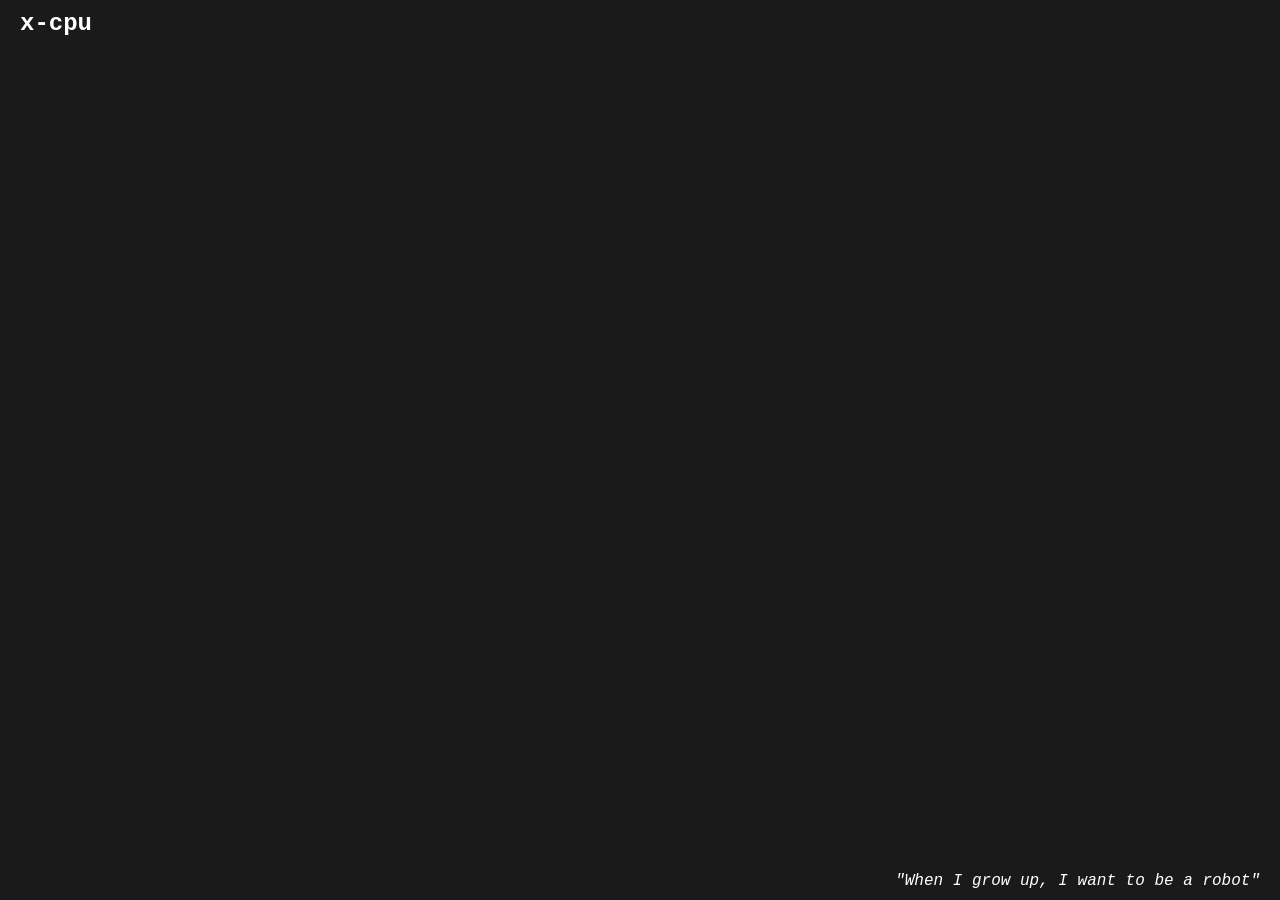
==== index.html @ 51093dc1 "Add files via upload" ====
<!DOCTYPE html>
<html lang="en">
<head>
    <meta charset="UTF-8">
    <meta name="viewport" content="width=device-width, initial-scale=1.0">
    <title>x-cpu</title>
    <style>
        /* Dark Theme & Basic Reset */
        * { margin: 0; padding: 0; box-sizing: border-box; }
        body { font-family: Courier, monospace; background-color: #121212; color: white; display: flex; min-height: 100vh; justify-content: center; align-items: center; position: relative; }

        /* Top Left Site Name */
        .site-name {
            position: fixed;
            top: 10px;
            left: 20px;
            font-size: 1.5em;
            font-weight: bold;
            text-transform: lowercase;
        }

        /* Canvas for Animation */
        #animationCanvas {
            width: 100%;
            height: 100%;
            background-color: #1a1a1a;
        }

        /* Footer Slogan Position */
        .slogan {
            position: fixed;
            bottom: 10px;
            right: 20px;
            font-size: 1em;
            font-style: italic;
            color: white;
        }
    </style>
</head>
<body>

    <!-- Top Left Site Name -->
    <div class="site-name">x-cpu</div>

    <!-- Canvas for the Animation -->
    <canvas id="animationCanvas"></canvas>

    <!-- Footer Slogan -->
    <div class="slogan">
        "When I grow up, I want to be a robot"
    </div>

    <!-- Animation Script -->
    <script>
        const canvas = document.getElementById('animationCanvas');
        const ctx = canvas.getContext('2d');
        let width, height;

        // Snake-like curve properties
        let points = [];
        const maxPoints = 150;
        let angle = 0;
        let speed = 0.1;

        // Initializing mouse position for interactivity
        let mouseX = 0, mouseY = 0;

        // Resize canvas to fit window
        function resizeCanvas() {
            canvas.width = window.innerWidth;
            canvas.height = window.innerHeight;
            width = canvas.width;
            height = canvas.height;
        }

        // Drawing the snake-like animation
        function drawSnake() {
            ctx.clearRect(0, 0, width, height);
            
            // Add new point to the snake path
            points.push({ x: mouseX, y: mouseY });
            if (points.length > maxPoints) {
                points.shift();
            }

            // Draw each point of the snake
            ctx.beginPath();
            for (let i = 0; i < points.length; i++) {
                let point = points[i];
                ctx.lineTo(point.x, point.y);
            }
            ctx.lineWidth = 4;
            ctx.strokeStyle = '#00FF00';
            ctx.stroke();
            ctx.closePath();
        }

        // Update mouse position
        canvas.addEventListener('mousemove', (event) => {
            mouseX = event.clientX;
            mouseY = event.clientY;
        });

        // Click event to reset the snake position
        canvas.addEventListener('click', () => {
            points = [];
            angle = 0;
        });

        // Animation loop
        function animate() {
            resizeCanvas(); // Adjust canvas size on resize
            drawSnake();
            angle += speed;  // Change the angle to add curvature
            requestAnimationFrame(animate);
        }

        window.addEventListener('resize', resizeCanvas);
        animate();  // Start the animation loop
    </script>

</body>
</html>
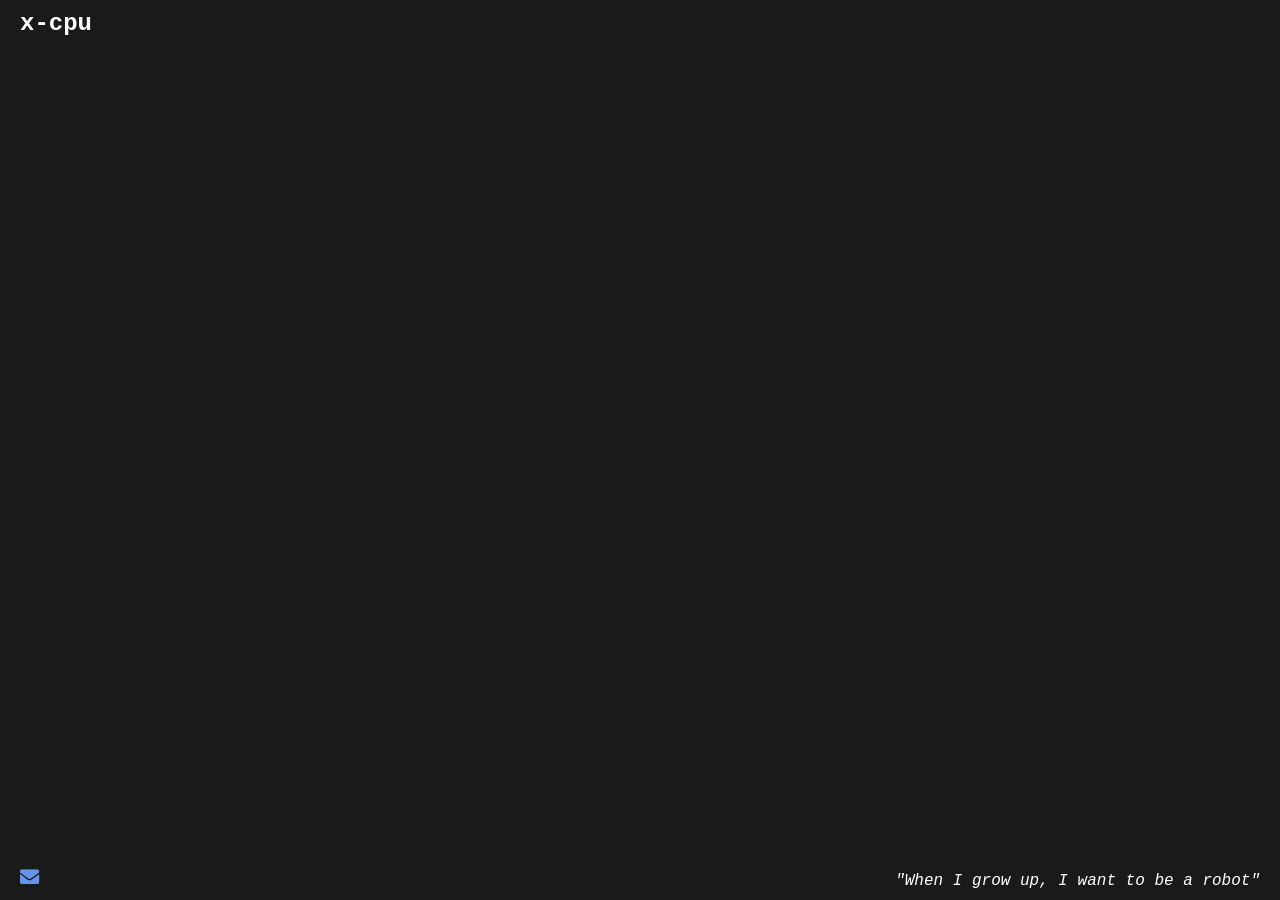
==== commit fb892d29: "Add files via upload" ====
--- a/index.html
+++ b/index.html
@@ -4,6 +4,7 @@
     <meta charset="UTF-8">
     <meta name="viewport" content="width=device-width, initial-scale=1.0">
     <title>x-cpu</title>
+    <link rel="stylesheet" href="https://cdnjs.cloudflare.com/ajax/libs/font-awesome/5.15.4/css/all.min.css">
     <style>
         /* Dark Theme & Basic Reset */
         * { margin: 0; padding: 0; box-sizing: border-box; }
@@ -35,6 +36,16 @@
             font-style: italic;
             color: white;
         }
+
+        /* Info Icon */
+        .info-icon {
+            position: fixed;
+            bottom: 10px;
+            left: 20px;
+            font-size: 1.2em; /* Adjust this value to change the icon size */
+            cursor: pointer;
+            color: cornflowerblue; /* Set the icon color to cornflower blue */
+        }
     </style>
 </head>
 <body>
@@ -48,6 +59,13 @@
     <!-- Footer Slogan -->
     <div class="slogan">
         "When I grow up, I want to be a robot"
+    </div>
+
+    <!-- Info Icon for Email -->
+    <div class="info-icon">
+        <a href="mailto:info@x-cpu.com" style="color: cornflowerblue; text-decoration: none;">
+            <i class="fas fa-envelope"></i>
+        </a>
     </div>
 
     <!-- Animation Script -->
@@ -101,6 +119,14 @@
             mouseY = event.clientY;
         });
 
+        // Support touch devices
+        canvas.addEventListener('touchmove', (event) => {
+            event.preventDefault(); // Prevent scrolling on touch devices
+            const touch = event.touches[0];
+            mouseX = touch.clientX;
+            mouseY = touch.clientY;
+        });
+
         // Click event to reset the snake position
         canvas.addEventListener('click', () => {
             points = [];
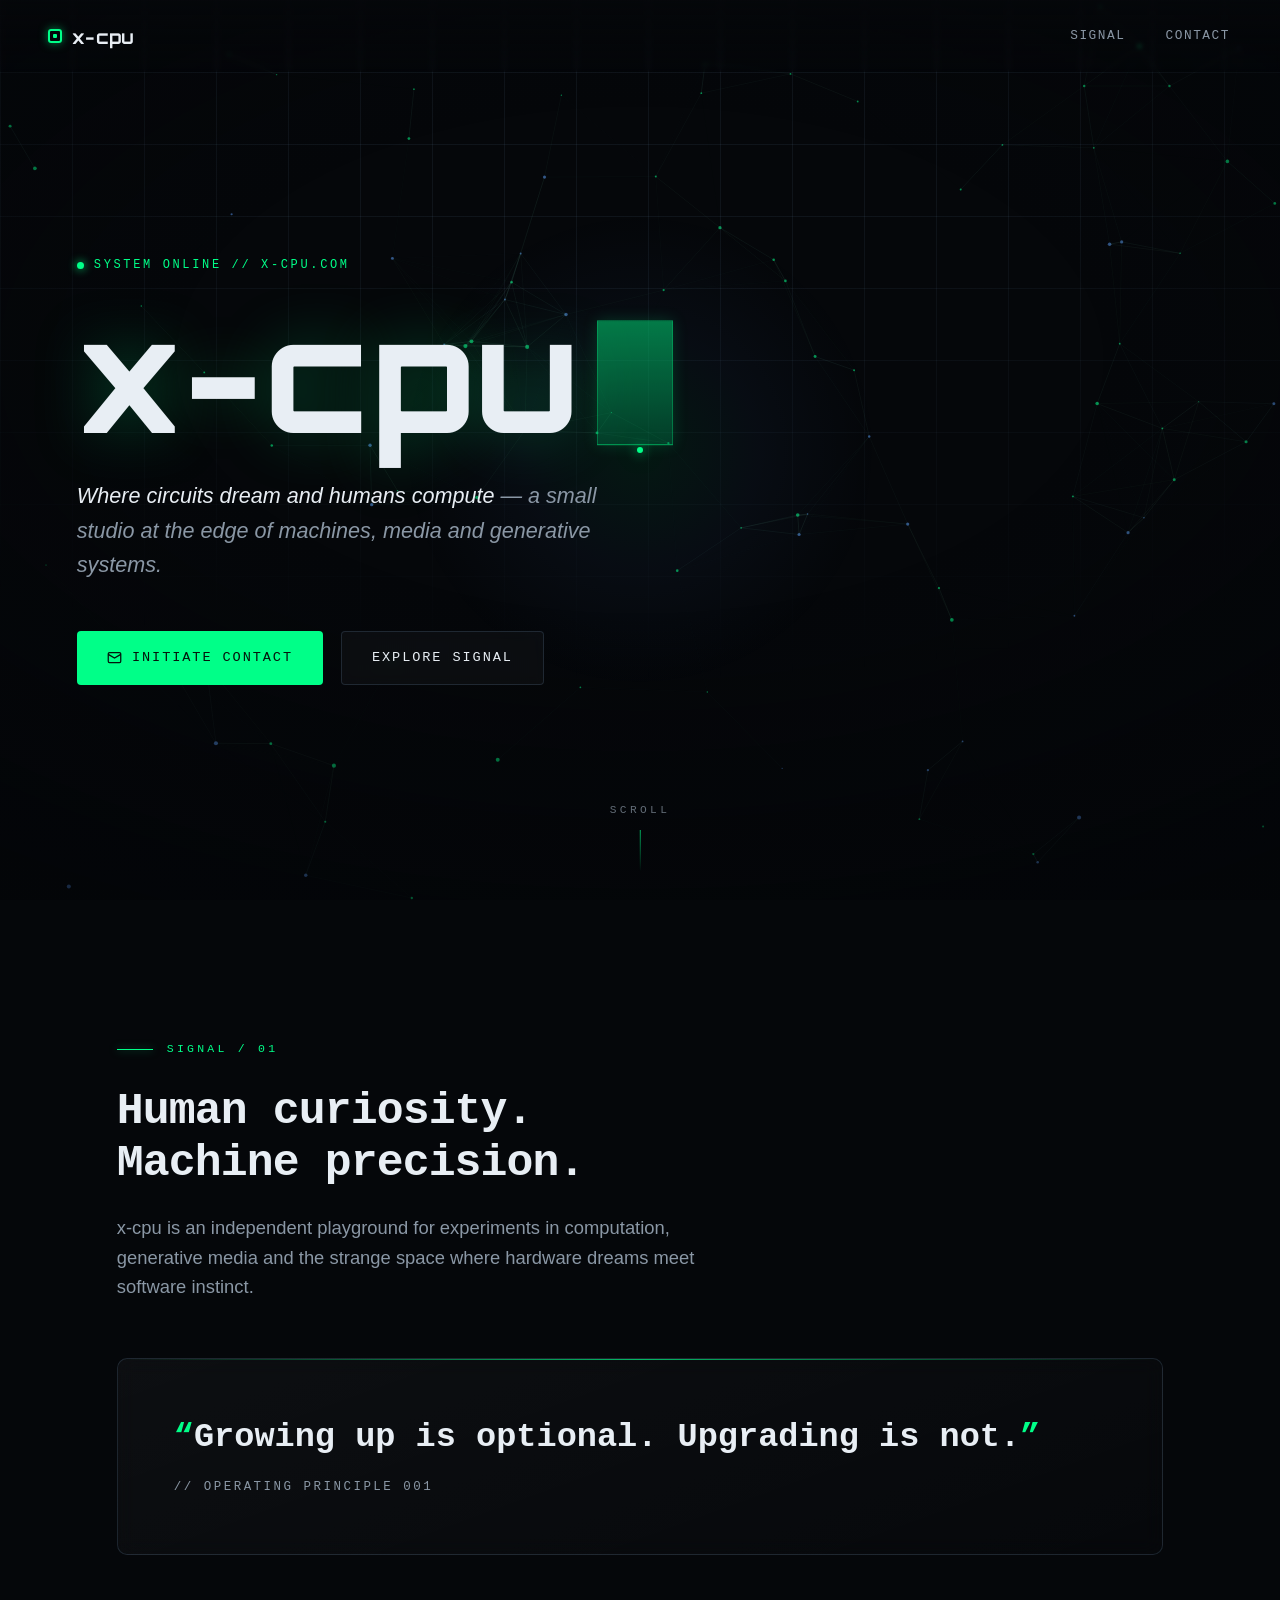
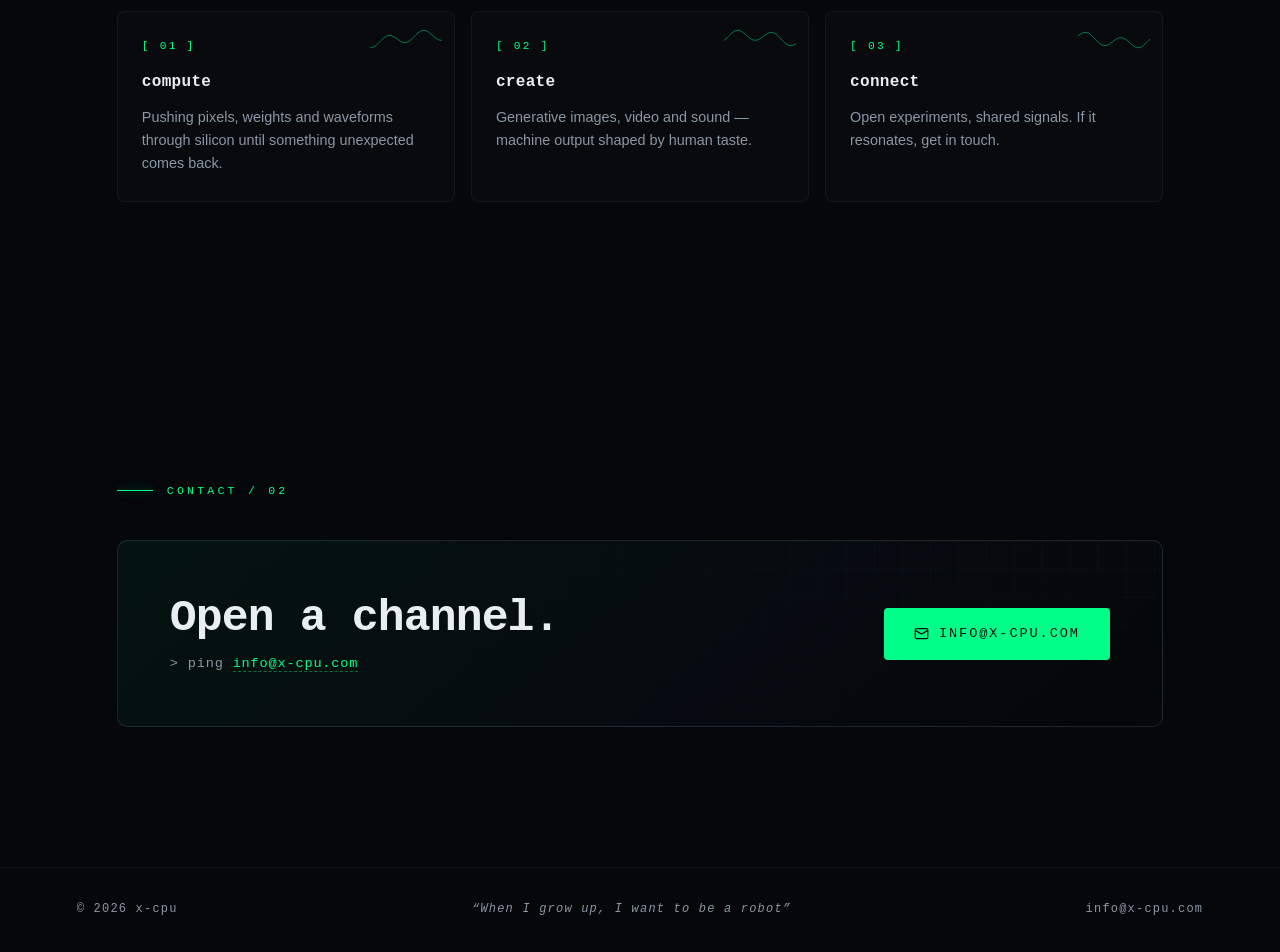
==== commit 6346db24: "Redesign homepage with high-tech interactive theme Replace static green-snake canvas with a mouse-re" ====
--- a/index.html
+++ b/index.html
@@ -1,149 +1,958 @@
-<!DOCTYPE html>
-<html lang="en">
-<head>
-    <meta charset="UTF-8">
-    <meta name="viewport" content="width=device-width, initial-scale=1.0">
-    <title>x-cpu</title>
-    <link rel="stylesheet" href="https://cdnjs.cloudflare.com/ajax/libs/font-awesome/5.15.4/css/all.min.css">
-    <style>
-        /* Dark Theme & Basic Reset */
-        * { margin: 0; padding: 0; box-sizing: border-box; }
-        body { font-family: Courier, monospace; background-color: #121212; color: white; display: flex; min-height: 100vh; justify-content: center; align-items: center; position: relative; }
-
-        /* Top Left Site Name */
-        .site-name {
-            position: fixed;
-            top: 10px;
-            left: 20px;
-            font-size: 1.5em;
-            font-weight: bold;
-            text-transform: lowercase;
-        }
-
-        /* Canvas for Animation */
-        #animationCanvas {
-            width: 100%;
-            height: 100%;
-            background-color: #1a1a1a;
-        }
-
-        /* Footer Slogan Position */
-        .slogan {
-            position: fixed;
-            bottom: 10px;
-            right: 20px;
-            font-size: 1em;
-            font-style: italic;
-            color: white;
-        }
-
-        /* Info Icon */
-        .info-icon {
-            position: fixed;
-            bottom: 10px;
-            left: 20px;
-            font-size: 1.2em; /* Adjust this value to change the icon size */
-            cursor: pointer;
-            color: cornflowerblue; /* Set the icon color to cornflower blue */
-        }
-    </style>
-</head>
-<body>
-
-    <!-- Top Left Site Name -->
-    <div class="site-name">x-cpu</div>
-
-    <!-- Canvas for the Animation -->
-    <canvas id="animationCanvas"></canvas>
-
-    <!-- Footer Slogan -->
-    <div class="slogan">
-        "When I grow up, I want to be a robot"
-    </div>
-
-    <!-- Info Icon for Email -->
-    <div class="info-icon">
-        <a href="mailto:info@x-cpu.com" style="color: cornflowerblue; text-decoration: none;">
-            <i class="fas fa-envelope"></i>
-        </a>
-    </div>
-
-    <!-- Animation Script -->
-    <script>
-        const canvas = document.getElementById('animationCanvas');
-        const ctx = canvas.getContext('2d');
-        let width, height;
-
-        // Snake-like curve properties
-        let points = [];
-        const maxPoints = 150;
-        let angle = 0;
-        let speed = 0.1;
-
-        // Initializing mouse position for interactivity
-        let mouseX = 0, mouseY = 0;
-
-        // Resize canvas to fit window
-        function resizeCanvas() {
-            canvas.width = window.innerWidth;
-            canvas.height = window.innerHeight;
-            width = canvas.width;
-            height = canvas.height;
-        }
-
-        // Drawing the snake-like animation
-        function drawSnake() {
-            ctx.clearRect(0, 0, width, height);
-            
-            // Add new point to the snake path
-            points.push({ x: mouseX, y: mouseY });
-            if (points.length > maxPoints) {
-                points.shift();
-            }
-
-            // Draw each point of the snake
-            ctx.beginPath();
-            for (let i = 0; i < points.length; i++) {
-                let point = points[i];
-                ctx.lineTo(point.x, point.y);
-            }
-            ctx.lineWidth = 4;
-            ctx.strokeStyle = '#00FF00';
-            ctx.stroke();
-            ctx.closePath();
-        }
-
-        // Update mouse position
-        canvas.addEventListener('mousemove', (event) => {
-            mouseX = event.clientX;
-            mouseY = event.clientY;
-        });
-
-        // Support touch devices
-        canvas.addEventListener('touchmove', (event) => {
-            event.preventDefault(); // Prevent scrolling on touch devices
-            const touch = event.touches[0];
-            mouseX = touch.clientX;
-            mouseY = touch.clientY;
-        });
-
-        // Click event to reset the snake position
-        canvas.addEventListener('click', () => {
-            points = [];
-            angle = 0;
-        });
-
-        // Animation loop
-        function animate() {
-            resizeCanvas(); // Adjust canvas size on resize
-            drawSnake();
-            angle += speed;  // Change the angle to add curvature
-            requestAnimationFrame(animate);
-        }
-
-        window.addEventListener('resize', resizeCanvas);
-        animate();  // Start the animation loop
-    </script>
-
-</body>
-</html>
+<!DOCTYPE html>
+<html lang="en">
+<head>
+<meta charset="UTF-8">
+<meta name="viewport" content="width=device-width, initial-scale=1.0">
+<title>x-cpu</title>
+<meta name="description" content="x-cpu — when I grow up, I want to be a robot. An independent deep-tech playground exploring machines, media and generative systems.">
+<meta property="og:title" content="x-cpu">
+<meta property="og:description" content="When I grow up, I want to be a robot.">
+<meta property="og:type" content="website">
+<meta property="og:url" content="https://www.x-cpu.com">
+<meta name="theme-color" content="#05070a">
+<link rel="icon" href="data:image/svg+xml,%3Csvg xmlns='http://www.w3.org/2000/svg' viewBox='0 0 32 32'%3E%3Crect width='32' height='32' rx='6' fill='%2305070a'/%3E%3Crect x='9' y='9' width='14' height='14' rx='2' fill='none' stroke='%2300ff88' stroke-width='2'/%3E%3Ccircle cx='16' cy='16' r='3' fill='%2300ff88'/%3E%3C/svg%3E">
+<link rel="preconnect" href="https://fonts.googleapis.com">
+<link rel="preconnect" href="https://fonts.gstatic.com" crossorigin>
+<link href="https://fonts.googleapis.com/css2?family=Orbitron:wght@500;700;800&display=swap" rel="stylesheet">
+<style>
+  :root {
+    --bg: #05070a;
+    --bg-raise: #0a0e14;
+    --line: rgba(140, 180, 220, 0.08);
+    --line-strong: rgba(140, 180, 220, 0.16);
+    --text: #e8eef4;
+    --text-dim: #8a97a5;
+    --accent: #00ff88;
+    --accent-soft: rgba(0, 255, 136, 0.12);
+    --accent-2: #5b9dff;
+    --mono: "SF Mono", "Cascadia Code", "JetBrains Mono", Menlo, Consolas, "Courier New", monospace;
+    --display: "Orbitron", "Oxanium", var(--mono);
+    --sans: "Inter", -apple-system, BlinkMacSystemFont, "Segoe UI", Roboto, Helvetica, Arial, sans-serif;
+  }
+
+  * { margin: 0; padding: 0; box-sizing: border-box; }
+
+  html { scroll-behavior: smooth; }
+
+  body {
+    font-family: var(--sans);
+    background: var(--bg);
+    color: var(--text);
+    overflow-x: hidden;
+    -webkit-font-smoothing: antialiased;
+    line-height: 1.6;
+  }
+
+  ::selection { background: var(--accent); color: #04130b; }
+
+  /* ---------- background canvas + grid ---------- */
+  #field {
+    position: fixed;
+    inset: 0;
+    width: 100%;
+    height: 100%;
+    z-index: 0;
+    display: block;
+  }
+
+  .grid-overlay {
+    position: fixed;
+    inset: 0;
+    z-index: 1;
+    pointer-events: none;
+    background-image:
+      linear-gradient(var(--line) 1px, transparent 1px),
+      linear-gradient(90deg, var(--line) 1px, transparent 1px);
+    background-size: 72px 72px;
+    mask-image: radial-gradient(ellipse 120% 90% at 50% 0%, black 30%, transparent 85%);
+    -webkit-mask-image: radial-gradient(ellipse 120% 90% at 50% 0%, black 30%, transparent 85%);
+  }
+
+  .vignette {
+    position: fixed;
+    inset: 0;
+    z-index: 1;
+    pointer-events: none;
+    background: radial-gradient(ellipse 90% 70% at 50% 40%, transparent 40%, rgba(2, 4, 7, 0.55) 100%);
+  }
+
+  /* ---------- cursor aura ---------- */
+  #aura {
+    position: fixed;
+    top: 0; left: 0;
+    width: 480px; height: 480px;
+    margin: -240px 0 0 -240px;
+    border-radius: 50%;
+    pointer-events: none;
+    z-index: 2;
+    background: radial-gradient(circle,
+      rgba(0, 255, 136, 0.07) 0%,
+      rgba(91, 157, 255, 0.04) 35%,
+      transparent 70%);
+    will-change: transform;
+  }
+
+  #cursor-dot {
+    position: fixed;
+    top: 0; left: 0;
+    width: 6px; height: 6px;
+    margin: -3px 0 0 -3px;
+    border-radius: 50%;
+    background: var(--accent);
+    box-shadow: 0 0 12px rgba(0, 255, 136, 0.9), 0 0 32px rgba(0, 255, 136, 0.4);
+    pointer-events: none;
+    z-index: 100;
+    will-change: transform;
+  }
+
+  @media (hover: none), (pointer: coarse) {
+    #aura, #cursor-dot { display: none; }
+  }
+
+  /* ---------- structure ---------- */
+  .shell { position: relative; z-index: 3; }
+
+  nav {
+    position: fixed;
+    top: 0; left: 0; right: 0;
+    z-index: 50;
+    display: flex;
+    align-items: center;
+    justify-content: space-between;
+    padding: 20px clamp(20px, 4vw, 48px);
+    background: linear-gradient(rgba(5, 7, 10, 0.85), rgba(5, 7, 10, 0));
+    backdrop-filter: blur(2px);
+    -webkit-backdrop-filter: blur(2px);
+  }
+
+  .brand {
+    font-family: var(--display);
+    font-size: 1.15rem;
+    font-weight: 700;
+    letter-spacing: 0.02em;
+    text-transform: lowercase;
+    color: var(--text);
+    text-decoration: none;
+    display: flex;
+    align-items: center;
+    gap: 10px;
+  }
+
+  .brand .chip {
+    width: 14px; height: 14px;
+    border: 2px solid var(--accent);
+    border-radius: 3px;
+    position: relative;
+    box-shadow: 0 0 10px rgba(0, 255, 136, 0.5);
+  }
+  .brand .chip::after {
+    content: "";
+    position: absolute;
+    inset: 3px;
+    background: var(--accent);
+    border-radius: 1px;
+    animation: chipPulse 2.4s ease-in-out infinite;
+  }
+  @keyframes chipPulse {
+    0%, 100% { opacity: 1; }
+    50% { opacity: 0.25; }
+  }
+
+  .nav-links {
+    display: flex;
+    gap: clamp(16px, 3vw, 36px);
+    font-family: var(--mono);
+    font-size: 0.8rem;
+    letter-spacing: 0.12em;
+    text-transform: uppercase;
+  }
+  .nav-links a {
+    color: var(--text-dim);
+    text-decoration: none;
+    padding: 6px 2px;
+    position: relative;
+    transition: color 0.25s ease;
+  }
+  .nav-links a::after {
+    content: "";
+    position: absolute;
+    left: 0; bottom: 0;
+    width: 100%; height: 1px;
+    background: var(--accent);
+    transform: scaleX(0);
+    transform-origin: right;
+    transition: transform 0.3s cubic-bezier(0.65, 0, 0.35, 1);
+  }
+  .nav-links a:hover { color: var(--text); }
+  .nav-links a:hover::after { transform: scaleX(1); transform-origin: left; }
+
+  /* ---------- hero ---------- */
+  .hero {
+    min-height: 100svh;
+    display: flex;
+    flex-direction: column;
+    justify-content: center;
+    padding: 120px clamp(20px, 6vw, 80px) 80px;
+    position: relative;
+  }
+
+  .status-line {
+    font-family: var(--mono);
+    font-size: 0.75rem;
+    letter-spacing: 0.22em;
+    text-transform: uppercase;
+    color: var(--accent);
+    display: flex;
+    align-items: center;
+    gap: 10px;
+    margin-bottom: 28px;
+  }
+  .status-line .dot {
+    width: 7px; height: 7px;
+    border-radius: 50%;
+    background: var(--accent);
+    box-shadow: 0 0 10px var(--accent);
+    animation: chipPulse 1.8s ease-in-out infinite;
+  }
+
+  h1.glitch {
+    font-family: var(--display);
+    font-weight: 800;
+    font-size: clamp(3.2rem, 12.5vw, 9.5rem);
+    line-height: 0.95;
+    letter-spacing: 0.01em;
+    text-transform: lowercase;
+    position: relative;
+    color: var(--text);
+    text-shadow: 0 0 60px rgba(0, 255, 136, 0.25);
+    user-select: none;
+  }
+  h1.glitch .cursor-block {
+    display: inline-block;
+    width: 0.5em;
+    height: 0.82em;
+    background: linear-gradient(180deg, rgba(0, 214, 116, 0.55), rgba(0, 150, 90, 0.3));
+    border: 1px solid rgba(0, 214, 116, 0.35);
+    margin-left: 0.1em;
+    vertical-align: baseline;
+    transform: translateY(0.08em);
+    animation: cursorFade 1.6s ease-in-out infinite;
+    box-shadow: 0 0 14px rgba(0, 214, 116, 0.2);
+  }
+  @keyframes cursorFade {
+    0%   { opacity: 0.85; box-shadow: 0 0 16px rgba(0, 214, 116, 0.3); }
+    50%  { opacity: 0.08; box-shadow: 0 0 4px rgba(0, 214, 116, 0.05); }
+    100% { opacity: 0.85; box-shadow: 0 0 16px rgba(0, 214, 116, 0.3); }
+  }
+
+  h1.glitch::before,
+  h1.glitch::after {
+    content: attr(data-text);
+    position: absolute;
+    inset: 0;
+    overflow: hidden;
+    pointer-events: none;
+    opacity: 0;
+  }
+  h1.glitch::before { color: var(--accent); z-index: -1; }
+  h1.glitch::after { color: var(--accent-2); z-index: -2; }
+  h1.glitch.glitching::before {
+    opacity: 0.8;
+    animation: glitchShift 0.32s steps(2) both;
+  }
+  h1.glitch.glitching::after {
+    opacity: 0.8;
+    animation: glitchShift2 0.32s steps(2) both;
+  }
+  @keyframes glitchShift {
+    0% { transform: translate(-4px, 2px); clip-path: inset(10% 0 55% 0); }
+    50% { transform: translate(3px, -1px); clip-path: inset(60% 0 8% 0); }
+    100% { transform: translate(0, 0); clip-path: inset(0 0 0 0); opacity: 0; }
+  }
+  @keyframes glitchShift2 {
+    0% { transform: translate(4px, -2px); clip-path: inset(55% 0 12% 0); }
+    50% { transform: translate(-3px, 1px); clip-path: inset(6% 0 68% 0); }
+    100% { transform: translate(0, 0); clip-path: inset(0 0 0 0); opacity: 0; }
+  }
+
+  .hero-tagline {
+    margin-top: 32px;
+    max-width: 560px;
+    font-size: clamp(1.05rem, 2.2vw, 1.35rem);
+    color: var(--text-dim);
+    font-style: italic;
+  }
+  .hero-tagline em {
+    color: var(--text);
+    font-style: italic;
+  }
+
+  .hero-actions {
+    margin-top: 48px;
+    display: flex;
+    gap: 18px;
+    flex-wrap: wrap;
+  }
+
+  .btn {
+    font-family: var(--mono);
+    font-size: 0.85rem;
+    letter-spacing: 0.14em;
+    text-transform: uppercase;
+    text-decoration: none;
+    padding: 15px 30px;
+    border-radius: 4px;
+    position: relative;
+    display: inline-flex;
+    align-items: center;
+    gap: 10px;
+    transition: box-shadow 0.3s ease, background 0.3s ease, color 0.3s ease;
+    will-change: transform;
+  }
+  .btn-primary {
+    color: #04130b;
+    background: var(--accent);
+    box-shadow: 0 0 0 rgba(0, 255, 136, 0);
+  }
+  .btn-primary:hover {
+    box-shadow: 0 0 32px rgba(0, 255, 136, 0.45), 0 0 80px rgba(0, 255, 136, 0.15);
+  }
+  .btn-ghost {
+    color: var(--text);
+    background: rgba(255, 255, 255, 0.03);
+    border: 1px solid var(--line-strong);
+    backdrop-filter: blur(6px);
+    -webkit-backdrop-filter: blur(6px);
+  }
+  .btn-ghost:hover {
+    border-color: rgba(0, 255, 136, 0.5);
+    background: var(--accent-soft);
+    color: var(--accent);
+  }
+
+  .scroll-hint {
+    position: absolute;
+    bottom: 28px;
+    left: 50%;
+    transform: translateX(-50%);
+    font-family: var(--mono);
+    font-size: 0.7rem;
+    letter-spacing: 0.3em;
+    text-transform: uppercase;
+    color: var(--text-dim);
+    display: flex;
+    flex-direction: column;
+    align-items: center;
+    gap: 10px;
+    opacity: 0.7;
+  }
+  .scroll-hint .line {
+    width: 1px;
+    height: 42px;
+    background: linear-gradient(var(--accent), transparent);
+    animation: scrollLine 2s ease-in-out infinite;
+  }
+  @keyframes scrollLine {
+    0% { transform: scaleY(0); transform-origin: top; }
+    45% { transform: scaleY(1); transform-origin: top; }
+    55% { transform: scaleY(1); transform-origin: bottom; }
+    100% { transform: scaleY(0); transform-origin: bottom; }
+  }
+
+  /* ---------- sections ---------- */
+  section {
+    position: relative;
+    padding: clamp(80px, 12vw, 140px) clamp(20px, 6vw, 80px);
+    max-width: 1200px;
+    margin: 0 auto;
+  }
+
+  .section-label {
+    font-family: var(--mono);
+    font-size: 0.72rem;
+    letter-spacing: 0.28em;
+    text-transform: uppercase;
+    color: var(--accent);
+    display: flex;
+    align-items: center;
+    gap: 14px;
+    margin-bottom: 28px;
+  }
+  .section-label::before {
+    content: "";
+    width: 36px;
+    height: 1px;
+    background: var(--accent);
+    box-shadow: 0 0 8px rgba(0, 255, 136, 0.6);
+  }
+
+  h2 {
+    font-family: var(--mono);
+    font-size: clamp(1.7rem, 4.5vw, 2.8rem);
+    font-weight: 700;
+    letter-spacing: -0.02em;
+    line-height: 1.15;
+    margin-bottom: 24px;
+    max-width: 720px;
+  }
+
+  .lede {
+    color: var(--text-dim);
+    font-size: clamp(1rem, 2vw, 1.15rem);
+    max-width: 640px;
+  }
+
+  /* manifesto quote */
+  .manifesto {
+    margin-top: 56px;
+    position: relative;
+    padding: clamp(28px, 5vw, 56px);
+    border: 1px solid var(--line-strong);
+    border-radius: 10px;
+    background: linear-gradient(160deg, rgba(255,255,255,0.035), rgba(255,255,255,0.008));
+    backdrop-filter: blur(10px);
+    -webkit-backdrop-filter: blur(10px);
+    overflow: hidden;
+  }
+  .manifesto::before {
+    content: "";
+    position: absolute;
+    top: 0; left: 0;
+    width: 100%; height: 1px;
+    background: linear-gradient(90deg, transparent, rgba(0, 255, 136, 0.7), transparent);
+  }
+  .manifesto blockquote {
+    font-family: var(--mono);
+    font-size: clamp(1.3rem, 3.4vw, 2.1rem);
+    font-weight: 600;
+    line-height: 1.35;
+    color: var(--text);
+  }
+  .manifesto blockquote .q { color: var(--accent); }
+  .manifesto cite {
+    display: block;
+    margin-top: 18px;
+    font-family: var(--mono);
+    font-size: 0.78rem;
+    font-style: normal;
+    letter-spacing: 0.2em;
+    text-transform: uppercase;
+    color: var(--text-dim);
+  }
+
+  /* signal cards */
+  .signals {
+    margin-top: 56px;
+    display: grid;
+    grid-template-columns: repeat(auto-fit, minmax(240px, 1fr));
+    gap: 16px;
+  }
+  .signal {
+    border: 1px solid var(--line);
+    border-radius: 8px;
+    padding: 26px 24px;
+    background: rgba(255, 255, 255, 0.014);
+    position: relative;
+    overflow: hidden;
+    transition: border-color 0.3s ease, transform 0.3s ease, background 0.3s ease;
+  }
+  .signal:hover {
+    border-color: rgba(0, 255, 136, 0.35);
+    background: rgba(0, 255, 136, 0.03);
+    transform: translateY(-3px);
+  }
+  .signal .idx {
+    font-family: var(--mono);
+    font-size: 0.7rem;
+    letter-spacing: 0.2em;
+    color: var(--accent);
+    display: block;
+    margin-bottom: 14px;
+  }
+  .signal h3 {
+    font-family: var(--mono);
+    font-size: 1rem;
+    letter-spacing: 0.02em;
+    margin-bottom: 10px;
+  }
+  .signal p {
+    color: var(--text-dim);
+    font-size: 0.9rem;
+  }
+  .signal canvas {
+    position: absolute;
+    right: 12px;
+    top: 14px;
+    opacity: 0.55;
+  }
+
+  /* ---------- contact ---------- */
+  .contact-panel {
+    margin-top: 40px;
+    display: flex;
+    align-items: center;
+    justify-content: space-between;
+    gap: 32px;
+    flex-wrap: wrap;
+    padding: clamp(28px, 5vw, 52px);
+    border: 1px solid var(--line-strong);
+    border-radius: 10px;
+    background: linear-gradient(140deg, rgba(0, 255, 136, 0.05), rgba(91, 157, 255, 0.03) 60%, transparent);
+    position: relative;
+    overflow: hidden;
+  }
+  .contact-panel::after {
+    content: "";
+    position: absolute;
+    inset: 0;
+    background-image:
+      linear-gradient(var(--line) 1px, transparent 1px),
+      linear-gradient(90deg, var(--line) 1px, transparent 1px);
+    background-size: 28px 28px;
+    opacity: 0.5;
+    pointer-events: none;
+    mask-image: radial-gradient(ellipse at 100% 0%, black, transparent 70%);
+    -webkit-mask-image: radial-gradient(ellipse at 100% 0%, black, transparent 70%);
+  }
+  .contact-copy h2 { margin-bottom: 8px; }
+  .contact-copy p {
+    color: var(--text-dim);
+    font-family: var(--mono);
+    font-size: 0.85rem;
+    letter-spacing: 0.06em;
+  }
+  .contact-copy a.plain {
+    color: var(--accent);
+    text-decoration: none;
+    border-bottom: 1px dashed rgba(0, 255, 136, 0.4);
+  }
+
+  /* ---------- footer ---------- */
+  footer {
+    position: relative;
+    z-index: 3;
+    border-top: 1px solid var(--line);
+    padding: 32px clamp(20px, 6vw, 80px);
+    display: flex;
+    align-items: center;
+    justify-content: space-between;
+    gap: 16px;
+    flex-wrap: wrap;
+    font-family: var(--mono);
+    font-size: 0.75rem;
+    letter-spacing: 0.1em;
+    color: var(--text-dim);
+  }
+  footer .slogan { font-style: italic; }
+  footer a { color: var(--text-dim); text-decoration: none; transition: color 0.25s; }
+  footer a:hover { color: var(--accent); }
+
+  /* ---------- reveal animations ---------- */
+  .reveal {
+    opacity: 0;
+    transform: translateY(28px);
+    transition: opacity 0.8s cubic-bezier(0.22, 1, 0.36, 1), transform 0.8s cubic-bezier(0.22, 1, 0.36, 1);
+  }
+  .reveal.visible { opacity: 1; transform: translateY(0); }
+  .reveal[data-delay="1"] { transition-delay: 0.12s; }
+  .reveal[data-delay="2"] { transition-delay: 0.24s; }
+  .reveal[data-delay="3"] { transition-delay: 0.36s; }
+
+  @media (prefers-reduced-motion: reduce) {
+    *, *::before, *::after {
+      animation-duration: 0.001s !important;
+      animation-iteration-count: 1 !important;
+      transition-duration: 0.001s !important;
+    }
+    html { scroll-behavior: auto; }
+    .reveal { opacity: 1; transform: none; }
+    #aura, #cursor-dot { display: none; }
+  }
+
+  @media (max-width: 560px) {
+    .nav-links { font-size: 0.72rem; gap: 14px; }
+    .hero { padding-top: 100px; }
+    .hero-actions .btn { width: 100%; justify-content: center; }
+    .scroll-hint { display: none; }
+  }
+</style>
+</head>
+<body>
+
+<canvas id="field" aria-hidden="true"></canvas>
+<div class="grid-overlay" aria-hidden="true"></div>
+<div class="vignette" aria-hidden="true"></div>
+<div id="aura" aria-hidden="true"></div>
+<div id="cursor-dot" aria-hidden="true"></div>
+
+<div class="shell">
+
+  <nav>
+    <a class="brand" href="#top" aria-label="x-cpu home">
+      <span class="chip" aria-hidden="true"></span>
+      x-cpu
+    </a>
+    <div class="nav-links">
+      <a href="#signal">Signal</a>
+      <a href="#contact">Contact</a>
+    </div>
+  </nav>
+
+  <header class="hero" id="top">
+    <div class="status-line reveal">
+      <span class="dot" aria-hidden="true"></span>
+      system online // x-cpu.com
+    </div>
+    <h1 class="glitch" id="brandTitle" data-text="x-cpu">x-cpu<span class="cursor-block" aria-hidden="true"></span></h1>
+    <p class="hero-tagline reveal" data-delay="1">
+      <em>Where circuits dream and humans compute</em>
+      &mdash; a small studio at the edge of machines, media and generative systems.
+    </p>
+    <div class="hero-actions reveal" data-delay="2">
+      <a class="btn btn-primary magnetic" href="mailto:info@x-cpu.com">
+        <svg width="15" height="15" viewBox="0 0 24 24" fill="none" stroke="currentColor" stroke-width="2" aria-hidden="true"><rect x="2" y="4" width="20" height="16" rx="2"/><path d="m2 7 10 6 10-6"/></svg>
+        initiate contact
+      </a>
+      <a class="btn btn-ghost magnetic" href="#signal">explore signal</a>
+    </div>
+    <div class="scroll-hint" aria-hidden="true">
+      <span>scroll</span>
+      <span class="line"></span>
+    </div>
+  </header>
+
+  <section id="signal">
+    <div class="section-label reveal">signal / 01</div>
+    <h2 class="reveal">Human curiosity.<br>Machine precision.</h2>
+    <p class="lede reveal" data-delay="1">
+      x-cpu is an independent playground for experiments in computation, generative
+      media and the strange space where hardware dreams meet software instinct.
+    </p>
+
+    <div class="manifesto reveal" data-delay="2">
+      <blockquote>
+        <span class="q">&ldquo;</span>Growing up is optional. Upgrading is not.<span class="q">&rdquo;</span>
+      </blockquote>
+      <cite>// operating principle 001</cite>
+    </div>
+
+    <div class="signals">
+      <div class="signal reveal">
+        <span class="idx">[ 01 ]</span>
+        <canvas class="spark" width="72" height="26" aria-hidden="true"></canvas>
+        <h3>compute</h3>
+        <p>Pushing pixels, weights and waveforms through silicon until something unexpected comes back.</p>
+      </div>
+      <div class="signal reveal" data-delay="1">
+        <span class="idx">[ 02 ]</span>
+        <canvas class="spark" width="72" height="26" aria-hidden="true"></canvas>
+        <h3>create</h3>
+        <p>Generative images, video and sound — machine output shaped by human taste.</p>
+      </div>
+      <div class="signal reveal" data-delay="2">
+        <span class="idx">[ 03 ]</span>
+        <canvas class="spark" width="72" height="26" aria-hidden="true"></canvas>
+        <h3>connect</h3>
+        <p>Open experiments, shared signals. If it resonates, get in touch.</p>
+      </div>
+    </div>
+  </section>
+
+  <section id="contact">
+    <div class="section-label reveal">contact / 02</div>
+    <div class="contact-panel reveal" data-delay="1">
+      <div class="contact-copy">
+        <h2>Open a channel.</h2>
+        <p>&gt; ping <a class="plain" href="mailto:info@x-cpu.com">info@x-cpu.com</a></p>
+      </div>
+      <a class="btn btn-primary magnetic" href="mailto:info@x-cpu.com">
+        <svg width="15" height="15" viewBox="0 0 24 24" fill="none" stroke="currentColor" stroke-width="2" aria-hidden="true"><rect x="2" y="4" width="20" height="16" rx="2"/><path d="m2 7 10 6 10-6"/></svg>
+        info@x-cpu.com
+      </a>
+    </div>
+  </section>
+
+  <footer>
+    <span>&copy; <span id="year">2026</span> x-cpu</span>
+    <span class="slogan">&ldquo;When I grow up, I want to be a robot&rdquo;</span>
+    <a href="mailto:info@x-cpu.com">info@x-cpu.com</a>
+  </footer>
+
+</div>
+
+<script>
+(function () {
+  "use strict";
+
+  var reduceMotion = window.matchMedia("(prefers-reduced-motion: reduce)").matches;
+  var isCoarse = window.matchMedia("(hover: none), (pointer: coarse)").matches;
+
+  document.getElementById("year").textContent = new Date().getFullYear();
+
+  /* ============ particle field + heritage green trail ============ */
+  var canvas = document.getElementById("field");
+  var ctx = canvas.getContext("2d");
+  var dpr = Math.min(window.devicePixelRatio || 1, 2);
+  var W = 0, H = 0;
+  var mouse = { x: -9999, y: -9999, active: false };
+  var particles = [];
+  var trail = [];           // the original x-cpu green snake, reborn
+  var TRAIL_MAX = 90;
+  var running = true;
+
+  function resize() {
+    W = window.innerWidth;
+    H = window.innerHeight;
+    canvas.width = W * dpr;
+    canvas.height = H * dpr;
+    canvas.style.width = W + "px";
+    canvas.style.height = H + "px";
+    ctx.setTransform(dpr, 0, 0, dpr, 0, 0);
+    seed();
+  }
+
+  function seed() {
+    var target = Math.min(140, Math.floor((W * H) / 12000));
+    particles.length = 0;
+    for (var i = 0; i < target; i++) {
+      particles.push({
+        x: Math.random() * W,
+        y: Math.random() * H,
+        vx: (Math.random() - 0.5) * 0.35,
+        vy: (Math.random() - 0.5) * 0.35,
+        r: Math.random() * 1.6 + 0.5,
+        hue: Math.random() < 0.75 ? 150 : 215   // mostly green, some blue
+      });
+    }
+  }
+
+  function step() {
+    if (!running) return;
+    ctx.clearRect(0, 0, W, H);
+
+    var linkDist = Math.min(150, W * 0.12);
+    var i, j, p, q, dx, dy, d2;
+
+    for (i = 0; i < particles.length; i++) {
+      p = particles[i];
+
+      // gentle drift
+      p.x += p.vx;
+      p.y += p.vy;
+
+      // mouse repulsion — the field bends around you
+      if (mouse.active) {
+        dx = p.x - mouse.x;
+        dy = p.y - mouse.y;
+        d2 = dx * dx + dy * dy;
+        if (d2 < 22500 && d2 > 0.01) {
+          var f = (150 - Math.sqrt(d2)) / 150 * 0.6;
+          var inv = 1 / Math.sqrt(d2);
+          p.x += dx * inv * f;
+          p.y += dy * inv * f;
+        }
+      }
+
+      if (p.x < -20) p.x = W + 20; else if (p.x > W + 20) p.x = -20;
+      if (p.y < -20) p.y = H + 20; else if (p.y > H + 20) p.y = -20;
+
+      ctx.beginPath();
+      ctx.arc(p.x, p.y, p.r, 0, Math.PI * 2);
+      ctx.fillStyle = p.hue === 150
+        ? "rgba(0, 255, 136, 0.55)"
+        : "rgba(91, 157, 255, 0.5)";
+      ctx.fill();
+    }
+
+    // constellation links
+    ctx.lineWidth = 0.6;
+    for (i = 0; i < particles.length; i++) {
+      p = particles[i];
+      for (j = i + 1; j < particles.length; j++) {
+        q = particles[j];
+        dx = p.x - q.x;
+        dy = p.y - q.y;
+        d2 = dx * dx + dy * dy;
+        if (d2 < linkDist * linkDist) {
+          var a = (1 - Math.sqrt(d2) / linkDist) * 0.18;
+          ctx.strokeStyle = "rgba(120, 200, 170," + a + ")";
+          ctx.beginPath();
+          ctx.moveTo(p.x, p.y);
+          ctx.lineTo(q.x, q.y);
+          ctx.stroke();
+        }
+      }
+    }
+
+    // heritage trail — glowing green line that follows the cursor
+    if (trail.length > 1) {
+      for (i = 1; i < trail.length; i++) {
+        var t0 = trail[i - 1], t1 = trail[i];
+        var alpha = (i / trail.length) * 0.65;
+        ctx.strokeStyle = "rgba(0, 255, 136," + alpha + ")";
+        ctx.lineWidth = (i / trail.length) * 3 + 0.4;
+        ctx.lineCap = "round";
+        ctx.beginPath();
+        ctx.moveTo(t0.x, t0.y);
+        ctx.lineTo(t1.x, t1.y);
+        ctx.stroke();
+      }
+      // fade out when idle
+      if (!mouse.moving) trail.shift();
+      mouse.moving = false;
+    }
+
+    requestAnimationFrame(step);
+  }
+
+  window.addEventListener("pointermove", function (e) {
+    mouse.x = e.clientX;
+    mouse.y = e.clientY;
+    mouse.active = true;
+    mouse.moving = true;
+    if (!reduceMotion) {
+      trail.push({ x: e.clientX, y: e.clientY });
+      if (trail.length > TRAIL_MAX) trail.shift();
+    }
+  }, { passive: true });
+
+  window.addEventListener("pointerleave", function () {
+    mouse.active = false;
+  });
+
+  // click = pulse: scatter nearby particles outward (replaces old click-to-clear)
+  window.addEventListener("pointerdown", function (e) {
+    for (var i = 0; i < particles.length; i++) {
+      var p = particles[i];
+      var dx = p.x - e.clientX;
+      var dy = p.y - e.clientY;
+      var d = Math.sqrt(dx * dx + dy * dy) || 1;
+      if (d < 220) {
+        var f = (220 - d) / 220 * 7;
+        p.vx += (dx / d) * f * 0.4;
+        p.vy += (dy / d) * f * 0.4;
+        setTimeout((function (pp) {
+          return function () { pp.vx *= 0.12; pp.vy *= 0.12; };
+        })(p), 350);
+      }
+    }
+  });
+
+  document.addEventListener("visibilitychange", function () {
+    running = !document.hidden;
+    if (running) requestAnimationFrame(step);
+  });
+
+  window.addEventListener("resize", resize);
+  resize();
+  if (!reduceMotion) {
+    requestAnimationFrame(step);
+  } else {
+    // static field for reduced motion
+    ctx.clearRect(0, 0, W, H);
+    for (var k = 0; k < particles.length; k++) {
+      var sp = particles[k];
+      ctx.beginPath();
+      ctx.arc(sp.x, sp.y, sp.r, 0, Math.PI * 2);
+      ctx.fillStyle = "rgba(0,255,136,0.4)";
+      ctx.fill();
+    }
+  }
+
+  /* ============ cursor aura + dot (lerped follow) ============ */
+  if (!isCoarse && !reduceMotion) {
+    var aura = document.getElementById("aura");
+    var dot = document.getElementById("cursor-dot");
+    var ax = W / 2, ay = H / 2, dxp = ax, dyp = ay;
+    var px = ax, py = ay;
+
+    window.addEventListener("pointermove", function (e) {
+      px = e.clientX;
+      py = e.clientY;
+    }, { passive: true });
+
+    (function follow() {
+      ax += (px - ax) * 0.06;
+      ay += (py - ay) * 0.06;
+      dxp += (px - dxp) * 0.35;
+      dyp += (py - dyp) * 0.35;
+      aura.style.transform = "translate(" + ax + "px," + ay + "px)";
+      dot.style.transform = "translate(" + dxp + "px," + dyp + "px)";
+      requestAnimationFrame(follow);
+    })();
+  }
+
+  /* ============ magnetic buttons ============ */
+  if (!isCoarse && !reduceMotion) {
+    var magnets = document.querySelectorAll(".magnetic");
+    magnets.forEach(function (el) {
+      var strength = 18;
+      el.addEventListener("pointermove", function (e) {
+        var r = el.getBoundingClientRect();
+        var mx = e.clientX - (r.left + r.width / 2);
+        var my = e.clientY - (r.top + r.height / 2);
+        el.style.transform = "translate(" + (mx / r.width) * strength + "px," + (my / r.height) * strength + "px)";
+      });
+      el.addEventListener("pointerleave", function () {
+        el.style.transform = "translate(0, 0)";
+        el.style.transition = "transform 0.4s cubic-bezier(0.22, 1, 0.36, 1)";
+        setTimeout(function () { el.style.transition = ""; }, 400);
+      });
+    });
+  }
+
+  /* ============ scroll reveal ============ */
+  var reveals = document.querySelectorAll(".reveal");
+  if ("IntersectionObserver" in window && !reduceMotion) {
+    var io = new IntersectionObserver(function (entries) {
+      entries.forEach(function (entry) {
+        if (entry.isIntersecting) {
+          entry.target.classList.add("visible");
+          io.unobserve(entry.target);
+        }
+      });
+    }, { threshold: 0.15, rootMargin: "0px 0px -40px 0px" });
+    reveals.forEach(function (el) { io.observe(el); });
+  } else {
+    reveals.forEach(function (el) { el.classList.add("visible"); });
+  }
+
+  /* ============ occasional title glitch ============ */
+  var title = document.getElementById("brandTitle");
+  if (!reduceMotion) {
+    (function scheduleGlitch() {
+      setTimeout(function () {
+        title.classList.add("glitching");
+        setTimeout(function () { title.classList.remove("glitching"); }, 340);
+        scheduleGlitch();
+      }, 3500 + Math.random() * 5000);
+    })();
+  }
+
+  /* ============ tiny waveform sparklines in cards ============ */
+  document.querySelectorAll(".spark").forEach(function (c, idx) {
+    var sctx = c.getContext("2d");
+    var t = idx * 40;
+    function draw() {
+      sctx.clearRect(0, 0, c.width, c.height);
+      sctx.beginPath();
+      for (var x = 0; x <= c.width; x++) {
+        var y = c.height / 2
+          + Math.sin((x + t) * 0.18) * 5
+          + Math.sin((x + t) * 0.045) * 4;
+        if (x === 0) sctx.moveTo(x, y); else sctx.lineTo(x, y);
+      }
+      sctx.strokeStyle = "rgba(0, 255, 136, 0.8)";
+      sctx.lineWidth = 1;
+      sctx.stroke();
+      t += 0.6;
+      if (!reduceMotion) requestAnimationFrame(draw);
+    }
+    draw();
+  });
+
+})();
+</script>
+
+</body>
+</html>
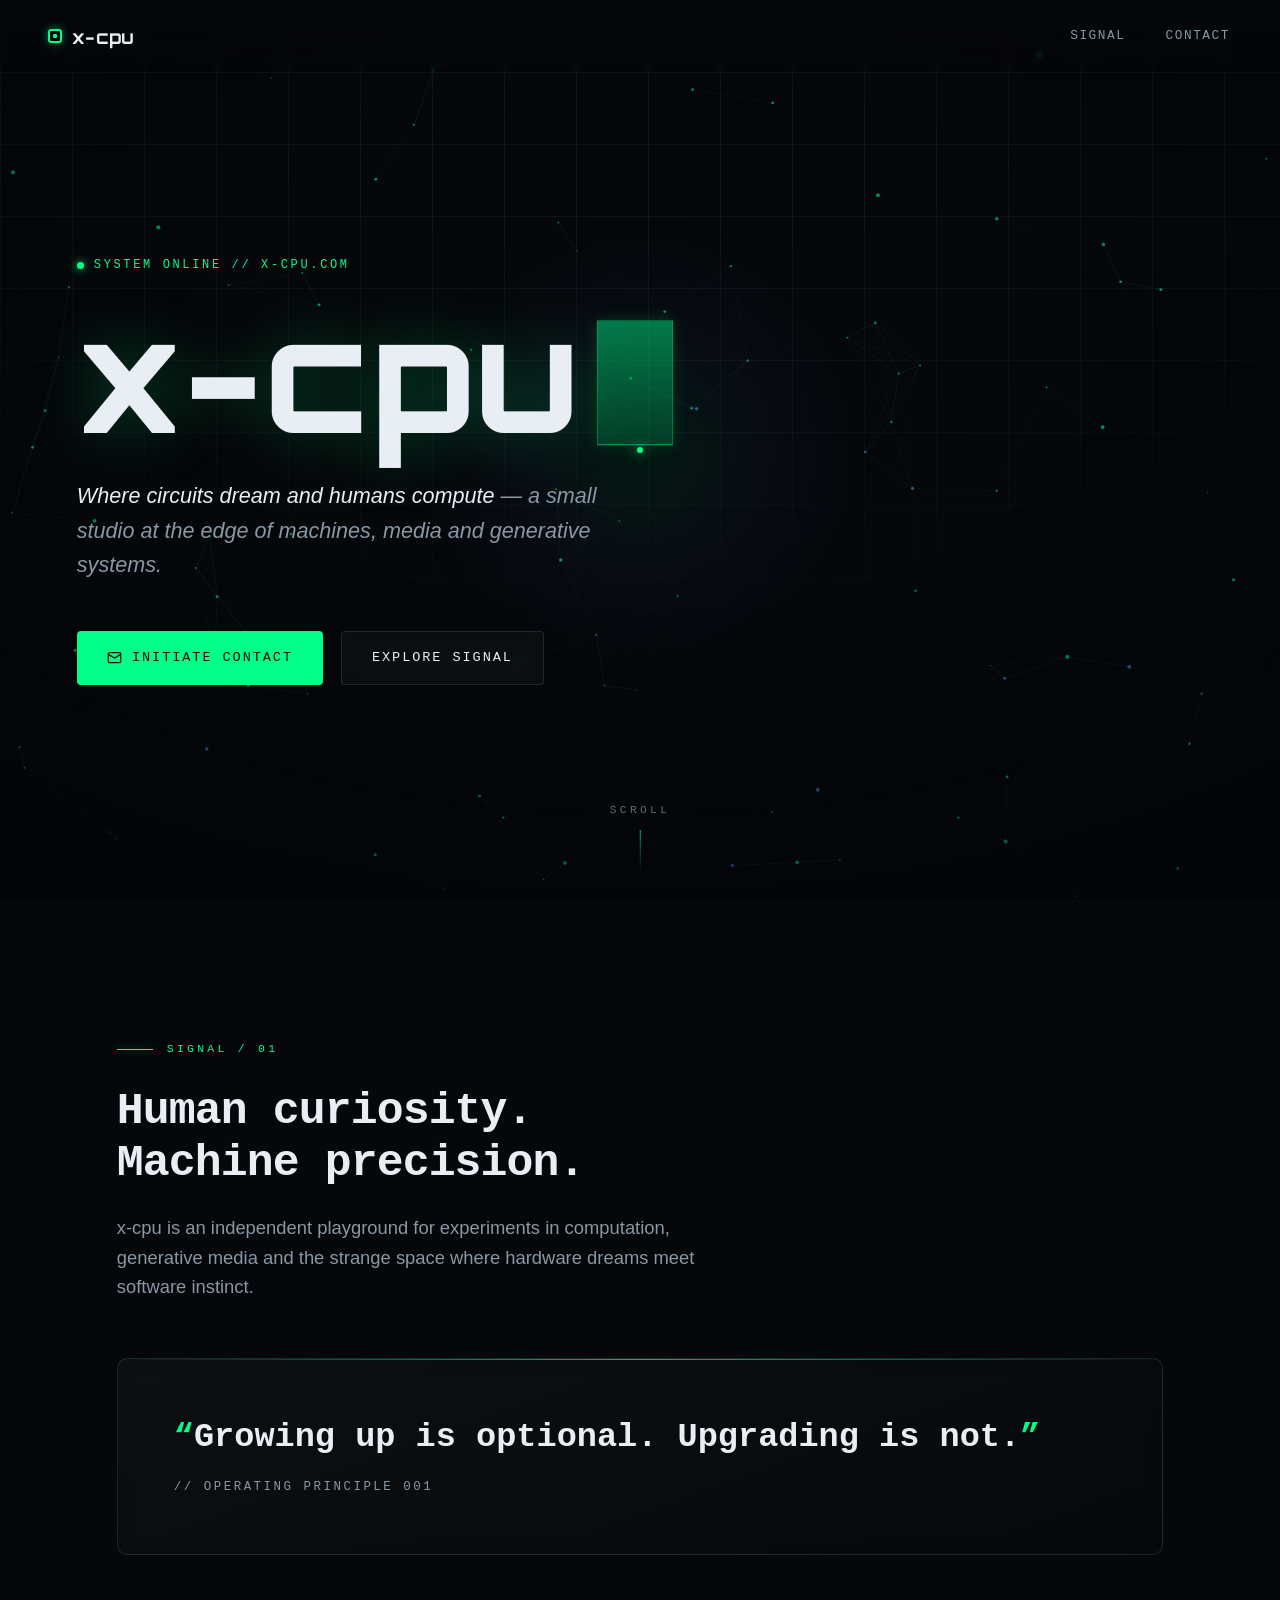
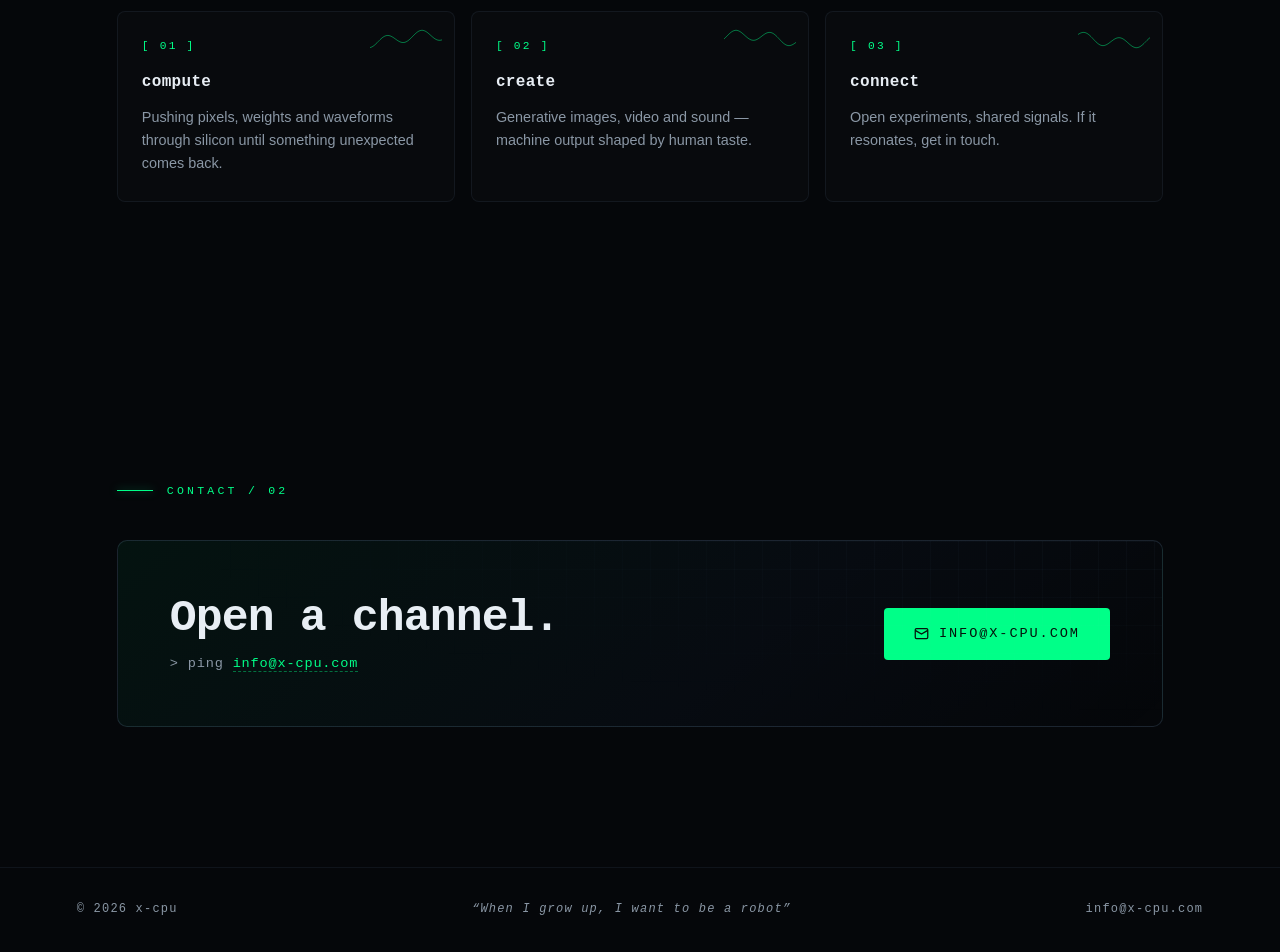
==== commit 6f37fe45: "Add files via upload updated to work on windows - removed the gated view" ====
--- a/index.html
+++ b/index.html
@@ -558,17 +558,6 @@
   .reveal[data-delay="2"] { transition-delay: 0.24s; }
   .reveal[data-delay="3"] { transition-delay: 0.36s; }
 
-  @media (prefers-reduced-motion: reduce) {
-    *, *::before, *::after {
-      animation-duration: 0.001s !important;
-      animation-iteration-count: 1 !important;
-      transition-duration: 0.001s !important;
-    }
-    html { scroll-behavior: auto; }
-    .reveal { opacity: 1; transform: none; }
-    #aura, #cursor-dot { display: none; }
-  }
-
   @media (max-width: 560px) {
     .nav-links { font-size: 0.72rem; gap: 14px; }
     .hero { padding-top: 100px; }
@@ -684,7 +673,7 @@
 (function () {
   "use strict";
 
-  var reduceMotion = window.matchMedia("(prefers-reduced-motion: reduce)").matches;
+  var reduceMotion = false; // animation intentionally always runs, regardless of OS motion preference
   var isCoarse = window.matchMedia("(hover: none), (pointer: coarse)").matches;
 
   document.getElementById("year").textContent = new Date().getFullYear();
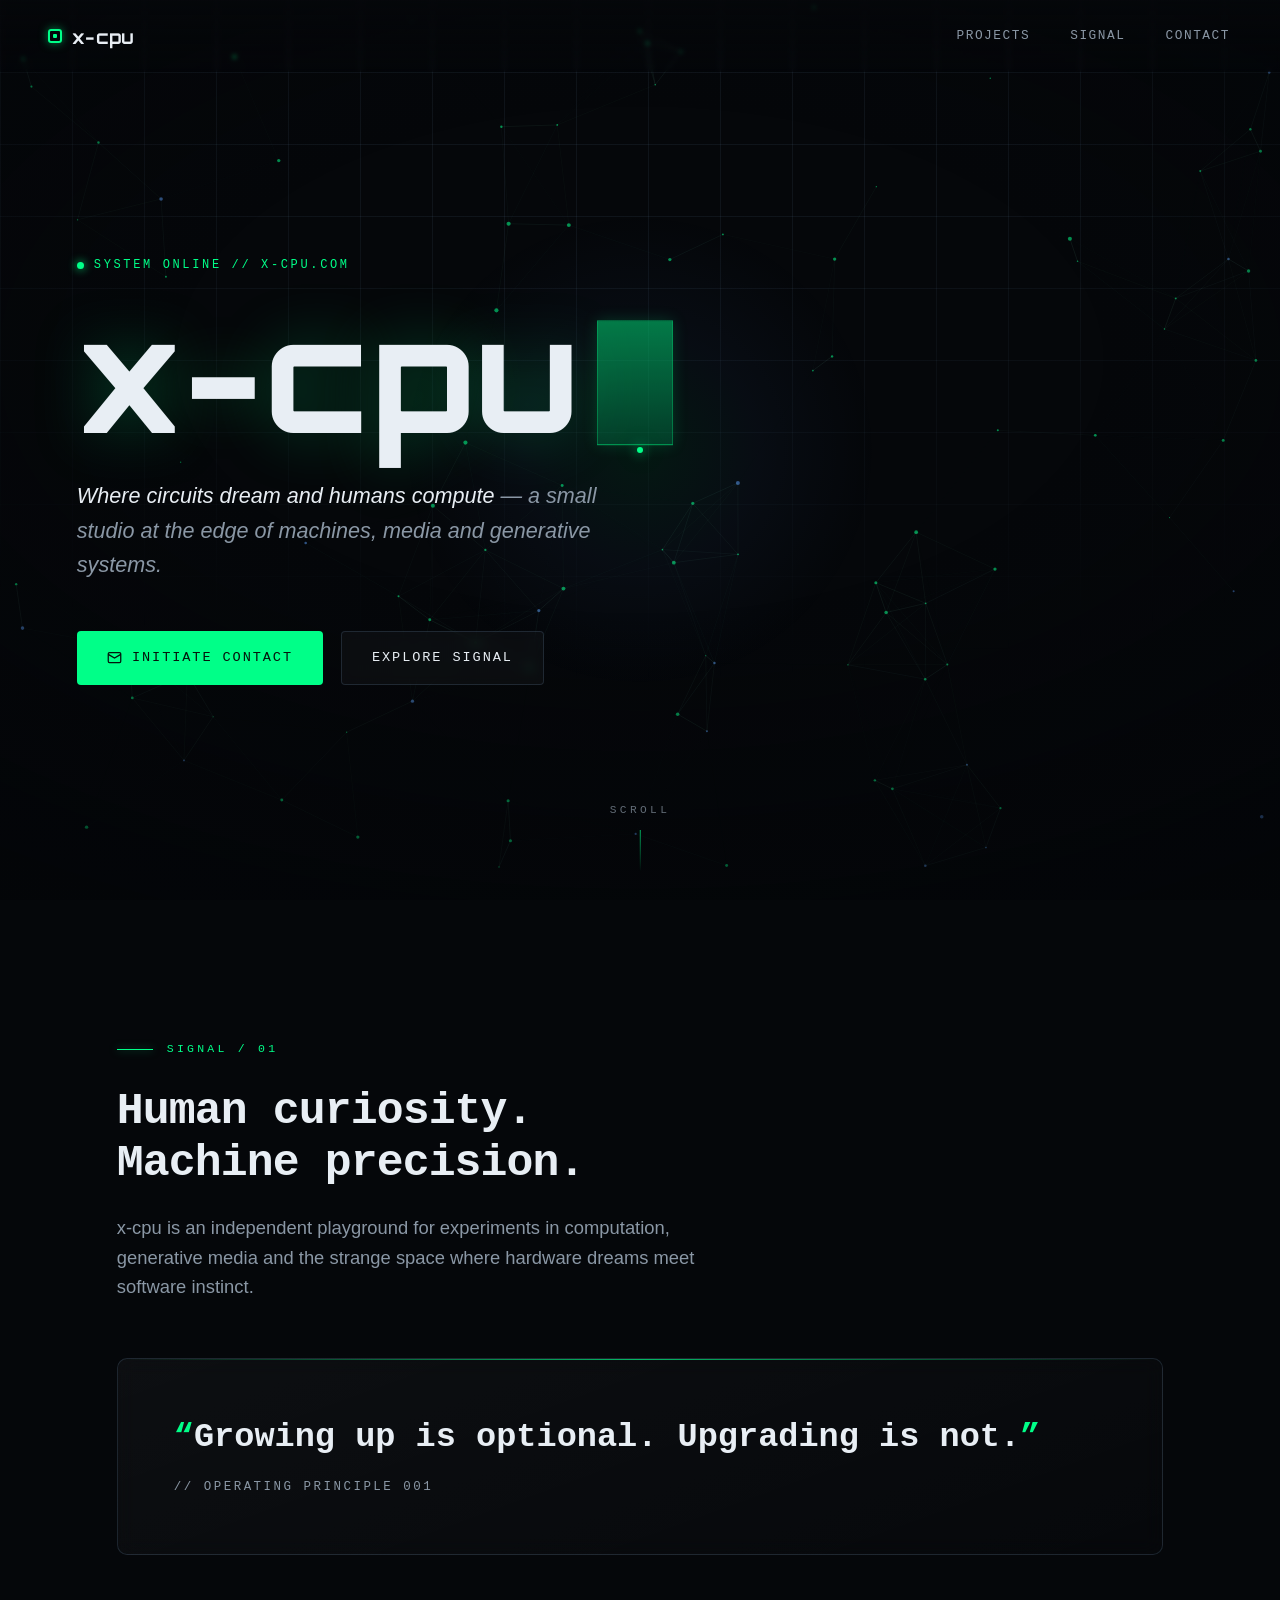
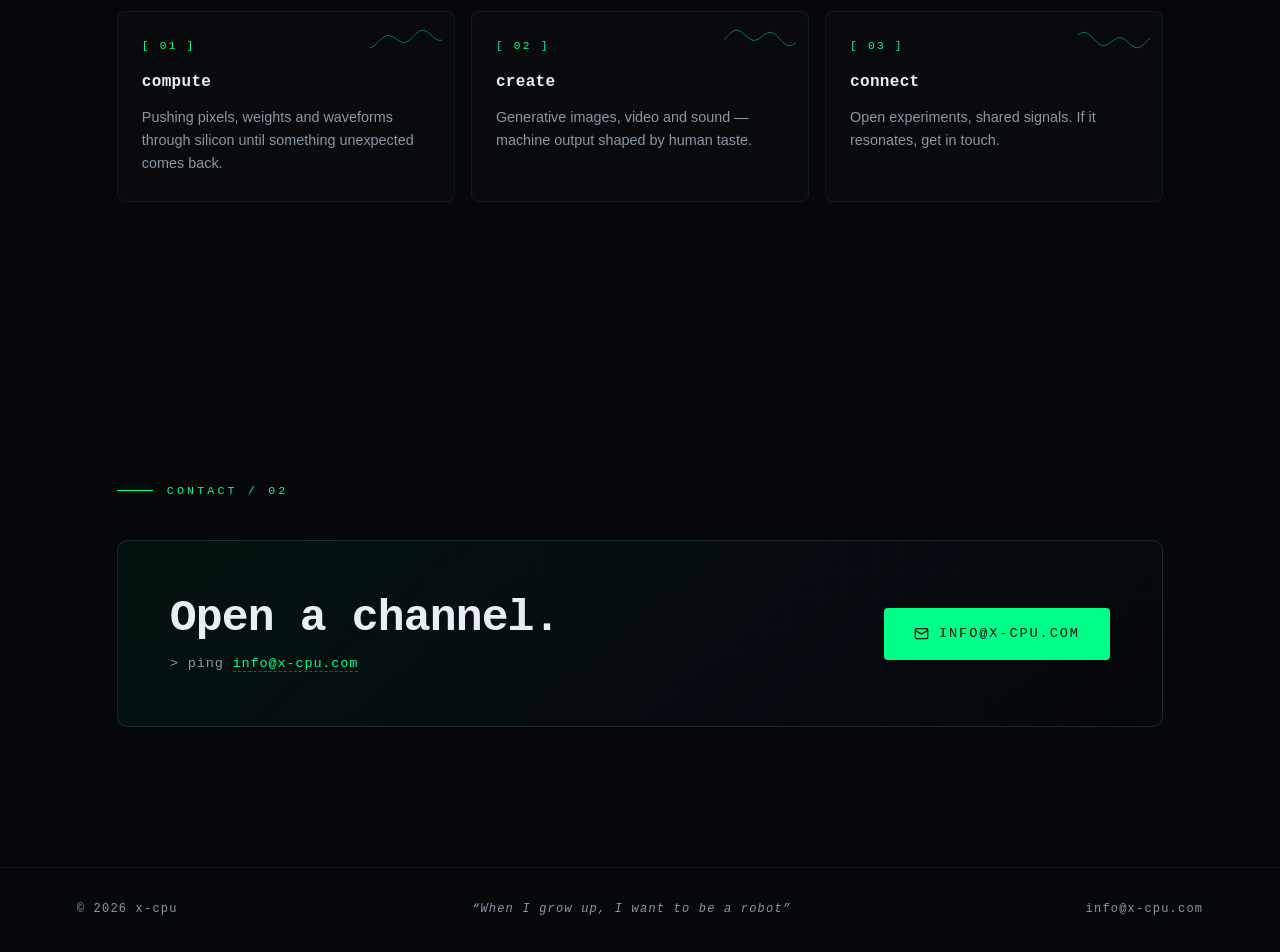
==== commit 5764a506: "Add Projects, LOCI, x-Cam and Support pages - Projects hub ("Robots in training") with NeonRelay, x-" ====
--- a/index.html
+++ b/index.html
@@ -582,6 +582,7 @@
       x-cpu
     </a>
     <div class="nav-links">
+      <a href="/projects/">Projects</a>
       <a href="#signal">Signal</a>
       <a href="#contact">Contact</a>
     </div>
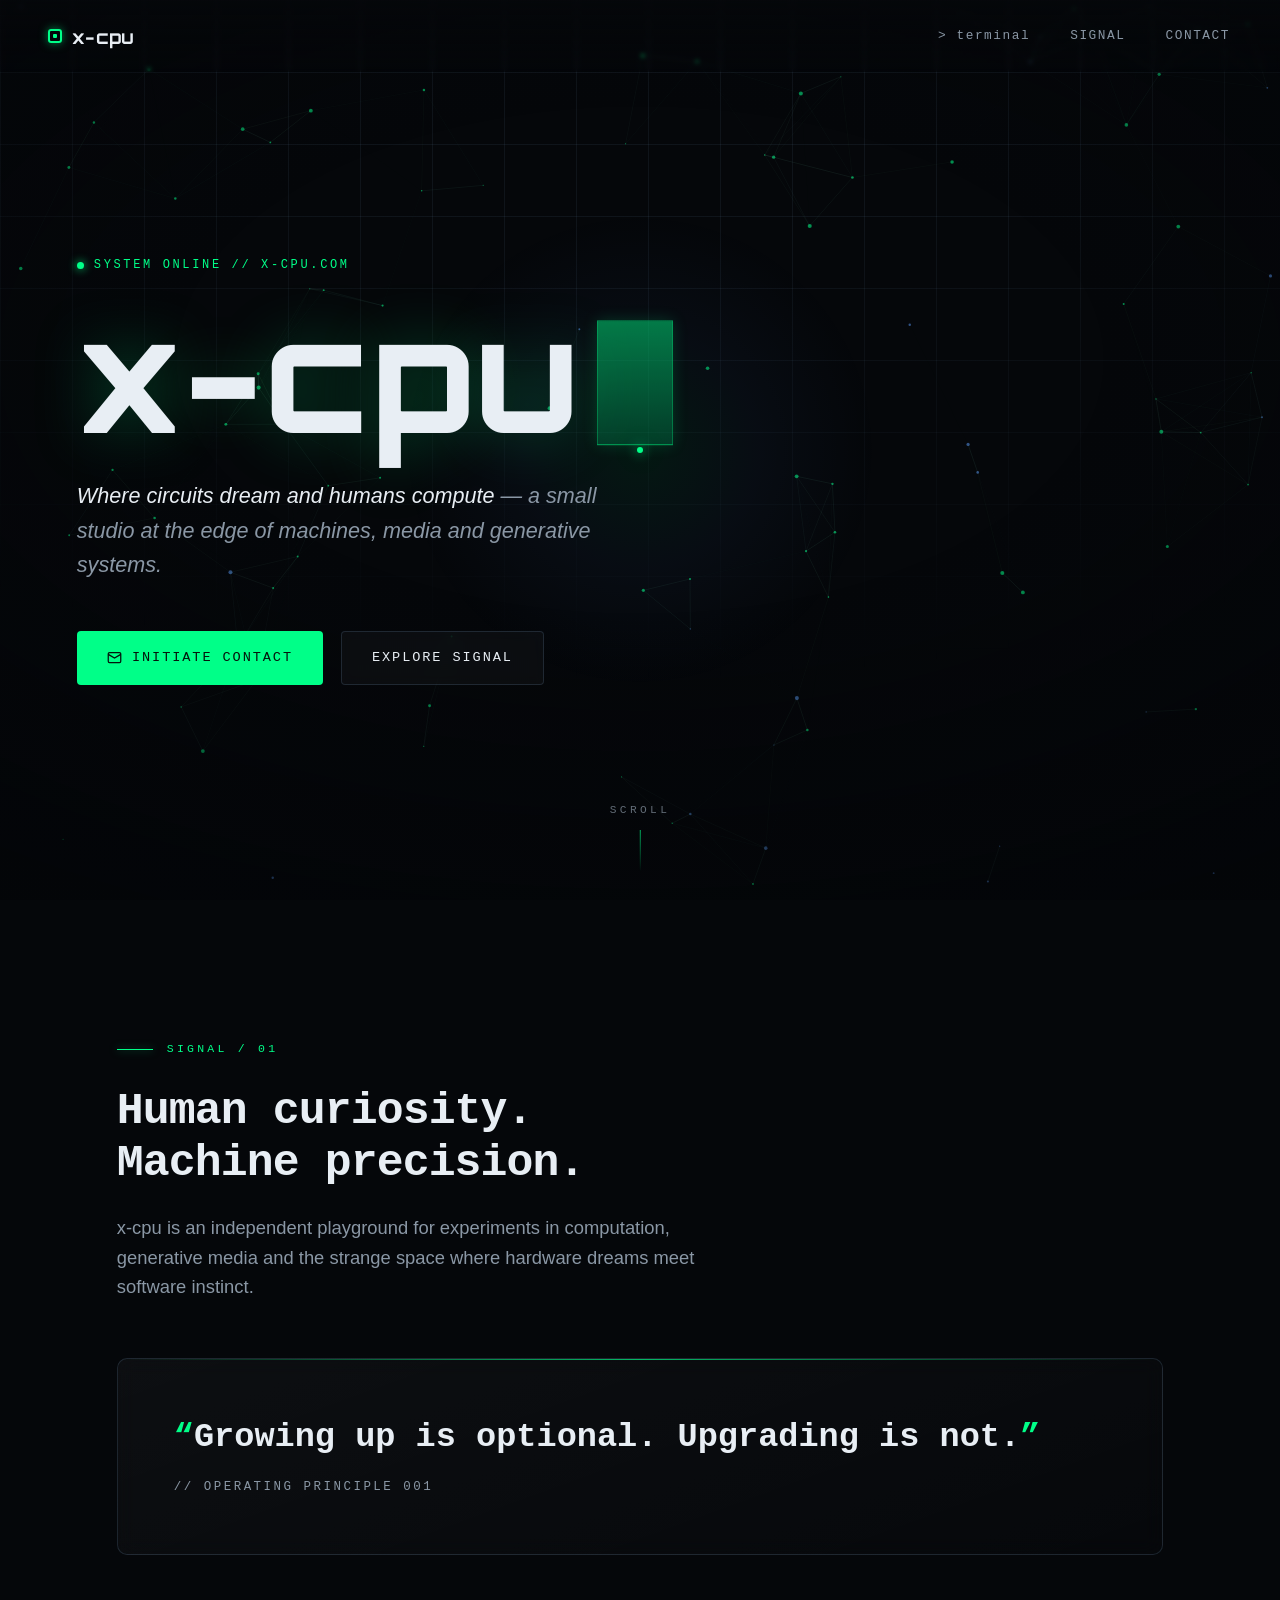
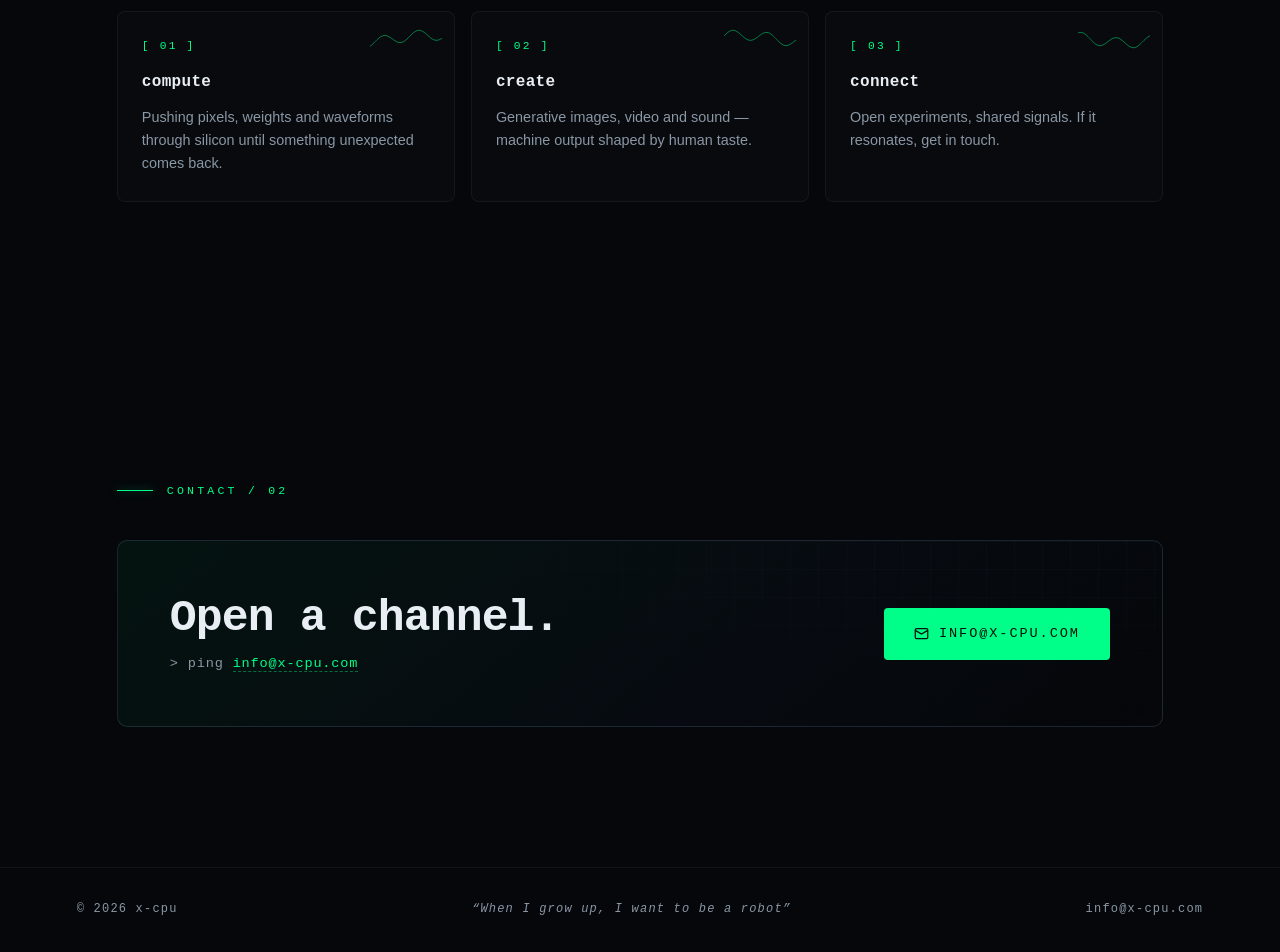
==== commit af2c9d4d: "Add x-cpu terminal at /terminal and route projects through it Interactive CRT-style terminal with th" ====
--- a/index.html
+++ b/index.html
@@ -582,7 +582,7 @@
       x-cpu
     </a>
     <div class="nav-links">
-      <a href="/projects/">Projects</a>
+      <a href="/terminal/" style="text-transform:none">&gt; terminal</a>
       <a href="#signal">Signal</a>
       <a href="#contact">Contact</a>
     </div>
